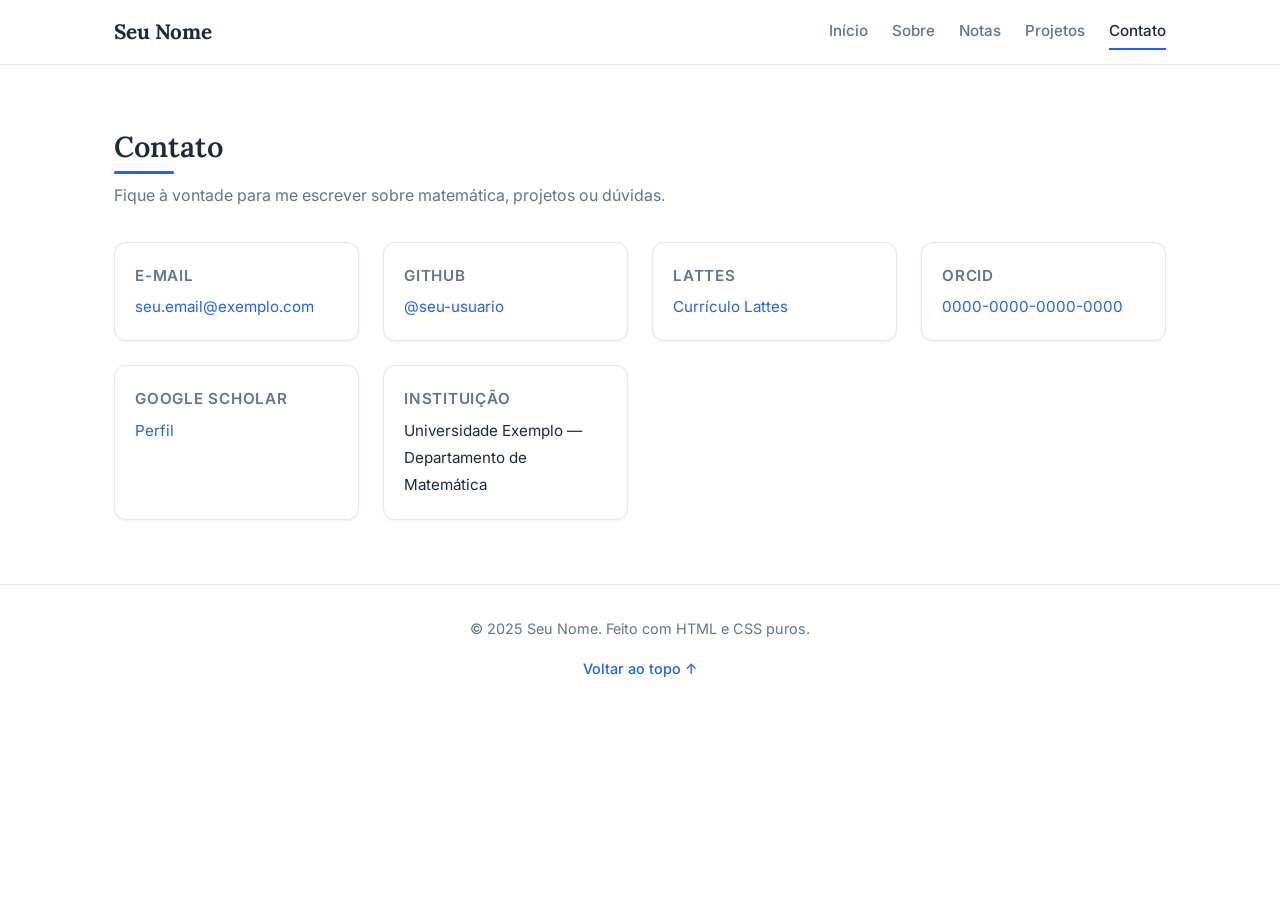
==== contato.html @ 23f13f88 "Update all" ====
<!DOCTYPE html>
<html lang="pt-BR">
<head>
  <meta charset="UTF-8">
  <meta name="viewport" content="width=device-width, initial-scale=1">
  <title>Contato — Seu Nome</title>
  <link rel="preconnect" href="https://fonts.googleapis.com">
  <link rel="preconnect" href="https://fonts.gstatic.com" crossorigin>
  <link href="https://fonts.googleapis.com/css2?family=Inter:wght@400;500;600&family=Lora:wght@400;600;700&display=swap" rel="stylesheet">
  <link rel="stylesheet" href="styles.css">
</head>
<body>

  <header class="site-header">
    <div class="container header-inner">
      <a class="brand" href="index.html">Seu Nome</a>
      <nav class="nav">
        <a href="index.html">Início</a>
        <a href="sobre.html">Sobre</a>
        <a href="notas.html">Notas</a>
        <a href="projetos.html">Projetos</a>
        <a href="contato.html" class="active">Contato</a>
      </nav>
    </div>
  </header>

  <main>
    <section class="section">
      <div class="container">
        <h2 class="section-title">Contato</h2>
        <p class="section-sub">Fique à vontade para me escrever sobre matemática, projetos ou dúvidas.</p>

        <div class="contact-grid">
          <!-- PREENCHA todos os dados -->
          <div class="contact-item">
            <span class="contact-label">E-mail</span>
            <a href="mailto:seu.email@exemplo.com">seu.email@exemplo.com</a>
          </div>

          <div class="contact-item">
            <span class="contact-label">GitHub</span>
            <a href="https://github.com/seu-usuario" target="_blank" rel="noopener">@seu-usuario</a>
          </div>

          <div class="contact-item">
            <span class="contact-label">Lattes</span>
            <a href="http://lattes.cnpq.br/SEU-ID" target="_blank" rel="noopener">Currículo Lattes</a>
          </div>

          <div class="contact-item">
            <span class="contact-label">ORCID</span>
            <a href="https://orcid.org/0000-0000-0000-0000" target="_blank" rel="noopener">0000-0000-0000-0000</a>
          </div>

          <div class="contact-item">
            <span class="contact-label">Google Scholar</span>
            <a href="#" target="_blank" rel="noopener">Perfil</a>
          </div>

          <div class="contact-item">
            <span class="contact-label">Instituição</span>
            <span>Universidade Exemplo — Departamento de Matemática</span>
          </div>
        </div>
      </div>
    </section>
  </main>

  <footer class="site-footer">
    <div class="container">
      <p>© 2025 Seu Nome. Feito com HTML e CSS puros.</p>
      <p class="footer-note"><a href="#top">Voltar ao topo ↑</a></p>
    </div>
  </footer>

</body>
</html>
---- styles.css ----
/* ============================================================
   VARIÁVEIS E RESET
   ============================================================ */
:root {
  --color-bg: #ffffff;
  --color-bg-alt: #f8f9fc;
  --color-text: #1e293b;
  --color-text-light: #64748b;
  --color-accent: #2563eb;
  --color-accent-hover: #1d4ed8;
  --color-border: #e2e8f0;
  --font-sans: 'Inter', system-ui, -apple-system, sans-serif;
  --font-serif: 'Lora', Georgia, serif;
  --shadow-sm: 0 1px 3px rgba(0,0,0,0.06);
  --shadow-md: 0 4px 12px rgba(0,0,0,0.08);
  --radius: 12px;
  --max-width: 1100px;
}

*,
*::before,
*::after {
  box-sizing: border-box;
  margin: 0;
  padding: 0;
}

html {
  scroll-behavior: smooth;
}

body {
  font-family: var(--font-sans);
  background: var(--color-bg);
  color: var(--color-text);
  line-height: 1.7;
  font-size: 16px;
}

img {
  max-width: 100%;
  display: block;
}

a {
  color: var(--color-accent);
  text-decoration: none;
  transition: color 0.2s;
}

a:hover {
  color: var(--color-accent-hover);
}

/* ============================================================
   TIPOGRAFIA
   ============================================================ */
h1, h2, h3, h4 {
  font-family: var(--font-serif);
  font-weight: 600;
  line-height: 1.25;
  color: var(--color-text);
}

h1 { font-size: 2.5rem; }
h2 { font-size: 1.8rem; }
h3 { font-size: 1.25rem; }

p { margin-bottom: 1rem; }

/* ============================================================
   LAYOUT
   ============================================================ */
.container {
  width: 100%;
  max-width: var(--max-width);
  margin: 0 auto;
  padding: 0 1.5rem;
}

.section {
  padding: 4rem 0;
}

.section-alt {
  background: var(--color-bg-alt);
}

.section-title {
  font-size: 1.8rem;
  margin-bottom: 0.5rem;
  position: relative;
  display: inline-block;
}

.section-title::after {
  content: '';
  display: block;
  width: 60px;
  height: 3px;
  background: var(--color-accent);
  margin-top: 0.4rem;
  border-radius: 2px;
}

.section-sub {
  color: var(--color-text-light);
  margin-bottom: 2rem;
  max-width: 600px;
}

/* ============================================================
   CABEÇALHO
   ============================================================ */
.site-header {
  position: sticky;
  top: 0;
  z-index: 50;
  background: rgba(255,255,255,0.92);
  backdrop-filter: blur(8px);
  border-bottom: 1px solid var(--color-border);
}

.header-inner {
  display: flex;
  align-items: center;
  justify-content: space-between;
  height: 64px;
}

.brand {
  font-family: var(--font-serif);
  font-size: 1.3rem;
  font-weight: 700;
  color: var(--color-text);
}

.brand:hover {
  color: var(--color-accent);
}

.nav {
  display: flex;
  gap: 1.5rem;
}

.nav a {
  font-size: 0.95rem;
  font-weight: 500;
  color: var(--color-text-light);
  padding: 0.25rem 0;
  border-bottom: 2px solid transparent;
  transition: color 0.2s, border-color 0.2s;
}

.nav a:hover,
.nav a.active {
  color: var(--color-text);
  border-bottom-color: var(--color-accent);
}

/* ============================================================
   HERO (página inicial)
   ============================================================ */
.hero {
  padding: 5rem 0 4rem;
}

.hero-grid {
  display: grid;
  grid-template-columns: 1.2fr 0.8fr;
  gap: 3rem;
  align-items: center;
}

.eyebrow {
  font-size: 0.85rem;
  text-transform: uppercase;
  letter-spacing: 0.08em;
  color: var(--color-accent);
  font-weight: 600;
  margin-bottom: 0.5rem;
}

.hero h1 {
  font-size: 3rem;
  margin-bottom: 1rem;
}

.lead {
  font-size: 1.15rem;
  color: var(--color-text-light);
  margin-bottom: 1.5rem;
}

.quick-links {
  list-style: none;
  display: flex;
  flex-wrap: wrap;
  gap: 1rem;
  margin-top: 1.5rem;
}

.quick-links a {
  font-weight: 500;
  font-size: 0.95rem;
}

.quick-links a::after {
  content: ' →';
  font-size: 0.85em;
}

.hero-photo {
  position: relative;
  border-radius: var(--radius);
  overflow: hidden;
  box-shadow: var(--shadow-md);
  background: var(--color-bg-alt);
  aspect-ratio: 1 / 1;
  display: flex;
  align-items: center;
  justify-content: center;
}

.hero-photo img {
  width: 100%;
  height: 100%;
  object-fit: cover;
}

.photo-fallback {
  position: absolute;
  color: var(--color-text-light);
  font-size: 0.95rem;
  text-align: center;
  padding: 1rem;
}

/* ============================================================
   CARTÕES (interesses, projetos)
   ============================================================ */
.grid-cards {
  display: grid;
  grid-template-columns: repeat(auto-fit, minmax(260px, 1fr));
  gap: 1.5rem;
}

.card {
  background: var(--color-bg);
  border: 1px solid var(--color-border);
  border-radius: var(--radius);
  padding: 1.5rem;
  box-shadow: var(--shadow-sm);
  transition: transform 0.2s, box-shadow 0.2s;
}

.card:hover {
  transform: translateY(-3px);
  box-shadow: var(--shadow-md);
}

.card h3 {
  margin-bottom: 0.5rem;
}

.card p {
  font-size: 0.95rem;
  color: var(--color-text-light);
  margin-bottom: 0;
}

/* ============================================================
   NOTAS DE ESTUDO
   ============================================================ */
.note-list {
  list-style: none;
  display: flex;
  flex-direction: column;
  gap: 1.25rem;
}

.note {
  background: var(--color-bg);
  border: 1px solid var(--color-border);
  border-radius: var(--radius);
  padding: 1.5rem;
  box-shadow: var(--shadow-sm);
  transition: box-shadow 0.2s;
}

.note:hover {
  box-shadow: var(--shadow-md);
}

.note-head {
  display: flex;
  justify-content: space-between;
  align-items: baseline;
  gap: 1rem;
  margin-bottom: 0.5rem;
}

.note-title {
  font-size: 1.15rem;
  font-family: var(--font-sans);
  font-weight: 600;
}

.note-date {
  font-size: 0.85rem;
  color: var(--color-text-light);
  white-space: nowrap;
}

.note-desc {
  font-size: 0.95rem;
  color: var(--color-text-light);
  margin-bottom: 0.75rem;
}

.note-tags {
  display: flex;
  flex-wrap: wrap;
  gap: 0.5rem;
  margin-bottom: 0.75rem;
}

.tag {
  font-size: 0.75rem;
  font-weight: 500;
  background: #eef2ff;
  color: var(--color-accent);
  padding: 0.2rem 0.6rem;
  border-radius: 999px;
}

.note-links a {
  font-size: 0.9rem;
  font-weight: 500;
  margin-right: 1rem;
}

/* ============================================================
   PROJETOS
   ============================================================ */
.project-meta {
  font-size: 0.85rem;
  color: var(--color-text-light);
  margin-bottom: 0.5rem;
}

.project-links {
  margin-top: 0.75rem;
  display: flex;
  gap: 1rem;
  flex-wrap: wrap;
}

.project-links a {
  font-size: 0.9rem;
  font-weight: 500;
}

/* ============================================================
   CONTATO
   ============================================================ */
.contact-grid {
  display: grid;
  grid-template-columns: repeat(auto-fit, minmax(220px, 1fr));
  gap: 1.5rem;
}

.contact-item {
  background: var(--color-bg);
  border: 1px solid var(--color-border);
  border-radius: var(--radius);
  padding: 1.25rem;
  box-shadow: var(--shadow-sm);
}

.contact-label {
  display: block;
  font-size: 0.75rem;
  text-transform: uppercase;
  letter-spacing: 0.05em;
  color: var(--color-text-light);
  font-weight: 600;
  margin-bottom: 0.3rem;
}

.contact-item a,
.contact-item span {
  font-size: 0.95rem;
  word-break: break-word;
}

/* ============================================================
   RODAPÉ
   ============================================================ */
.site-footer {
  border-top: 1px solid var(--color-border);
  padding: 2rem 0;
  text-align: center;
  font-size: 0.9rem;
  color: var(--color-text-light);
}

.footer-note {
  margin-top: 0.5rem;
}

.footer-note a {
  font-weight: 500;
}

/* ============================================================
   RESPONSIVO
   ============================================================ */
@media (max-width: 768px) {
  h1 { font-size: 2rem; }
  .hero h1 { font-size: 2.2rem; }

  .header-inner {
    flex-direction: column;
    height: auto;
    padding: 1rem 0;
    gap: 0.75rem;
  }

  .nav {
    flex-wrap: wrap;
    justify-content: center;
    gap: 0.75rem 1.25rem;
  }

  .hero-grid {
    grid-template-columns: 1fr;
    gap: 2rem;
  }

  .hero-photo {
    max-width: 320px;
    margin: 0 auto;
  }

  .section {
    padding: 3rem 0;
  }

  .note-head {
    flex-direction: column;
    align-items: flex-start;
    gap: 0.25rem;
  }
}
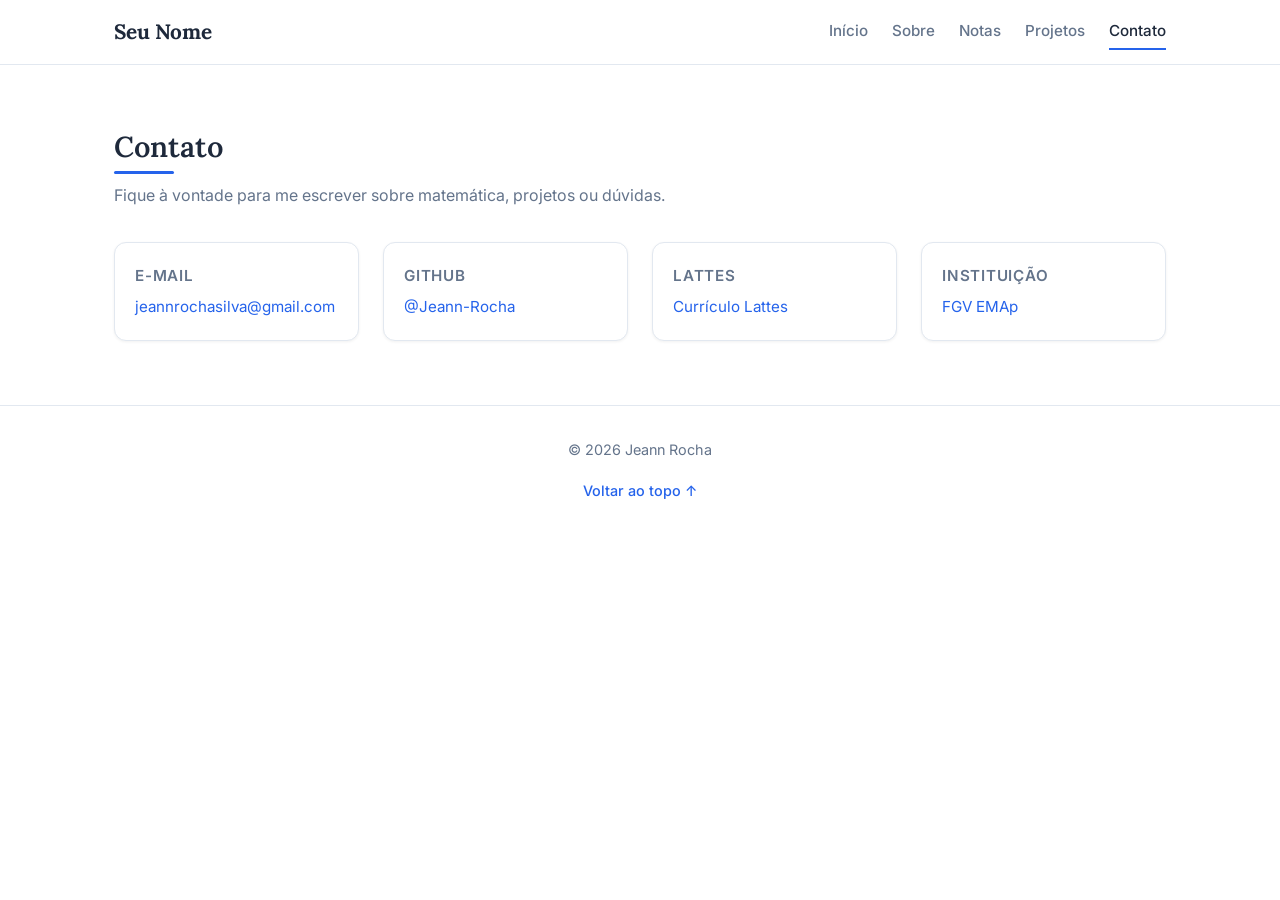
==== commit a7c35f68: "Update all" ====
--- a/contato.html
+++ b/contato.html
@@ -3,7 +3,7 @@
 <head>
   <meta charset="UTF-8">
   <meta name="viewport" content="width=device-width, initial-scale=1">
-  <title>Contato — Seu Nome</title>
+  <title>Contato — Jeann Rocha</title>
   <link rel="preconnect" href="https://fonts.googleapis.com">
   <link rel="preconnect" href="https://fonts.gstatic.com" crossorigin>
   <link href="https://fonts.googleapis.com/css2?family=Inter:wght@400;500;600&family=Lora:wght@400;600;700&display=swap" rel="stylesheet">
@@ -31,35 +31,24 @@
         <p class="section-sub">Fique à vontade para me escrever sobre matemática, projetos ou dúvidas.</p>
 
         <div class="contact-grid">
-          <!-- PREENCHA todos os dados -->
           <div class="contact-item">
             <span class="contact-label">E-mail</span>
-            <a href="mailto:seu.email@exemplo.com">seu.email@exemplo.com</a>
+            <a href="mailto:jeannrochasilva@gmail.com">jeannrochasilva@gmail.com</a>
           </div>
 
           <div class="contact-item">
             <span class="contact-label">GitHub</span>
-            <a href="https://github.com/seu-usuario" target="_blank" rel="noopener">@seu-usuario</a>
+            <a href="https://github.com/Jeann-Rocha" target="_blank" rel="noopener">@Jeann-Rocha</a>
           </div>
 
           <div class="contact-item">
             <span class="contact-label">Lattes</span>
-            <a href="http://lattes.cnpq.br/SEU-ID" target="_blank" rel="noopener">Currículo Lattes</a>
-          </div>
-
-          <div class="contact-item">
-            <span class="contact-label">ORCID</span>
-            <a href="https://orcid.org/0000-0000-0000-0000" target="_blank" rel="noopener">0000-0000-0000-0000</a>
-          </div>
-
-          <div class="contact-item">
-            <span class="contact-label">Google Scholar</span>
-            <a href="#" target="_blank" rel="noopener">Perfil</a>
+            <a href="http://lattes.cnpq.br/7688711253999898" target="_blank" rel="noopener">Currículo Lattes</a>
           </div>
 
           <div class="contact-item">
             <span class="contact-label">Instituição</span>
-            <span>Universidade Exemplo — Departamento de Matemática</span>
+            <a href="https://emap.fgv.br" target="_blank" rel="noopener">FGV EMAp</a>
           </div>
         </div>
       </div>
@@ -68,7 +57,7 @@
 
   <footer class="site-footer">
     <div class="container">
-      <p>© 2025 Seu Nome. Feito com HTML e CSS puros.</p>
+      <p>© 2026 Jeann Rocha</p>
       <p class="footer-note"><a href="#top">Voltar ao topo ↑</a></p>
     </div>
   </footer>
--- a/styles.css
+++ b/styles.css
@@ -453,4 +453,8 @@
     align-items: flex-start;
     gap: 0.25rem;
   }
+}
+
+.bio-text {
+  text-align: justify;
 }
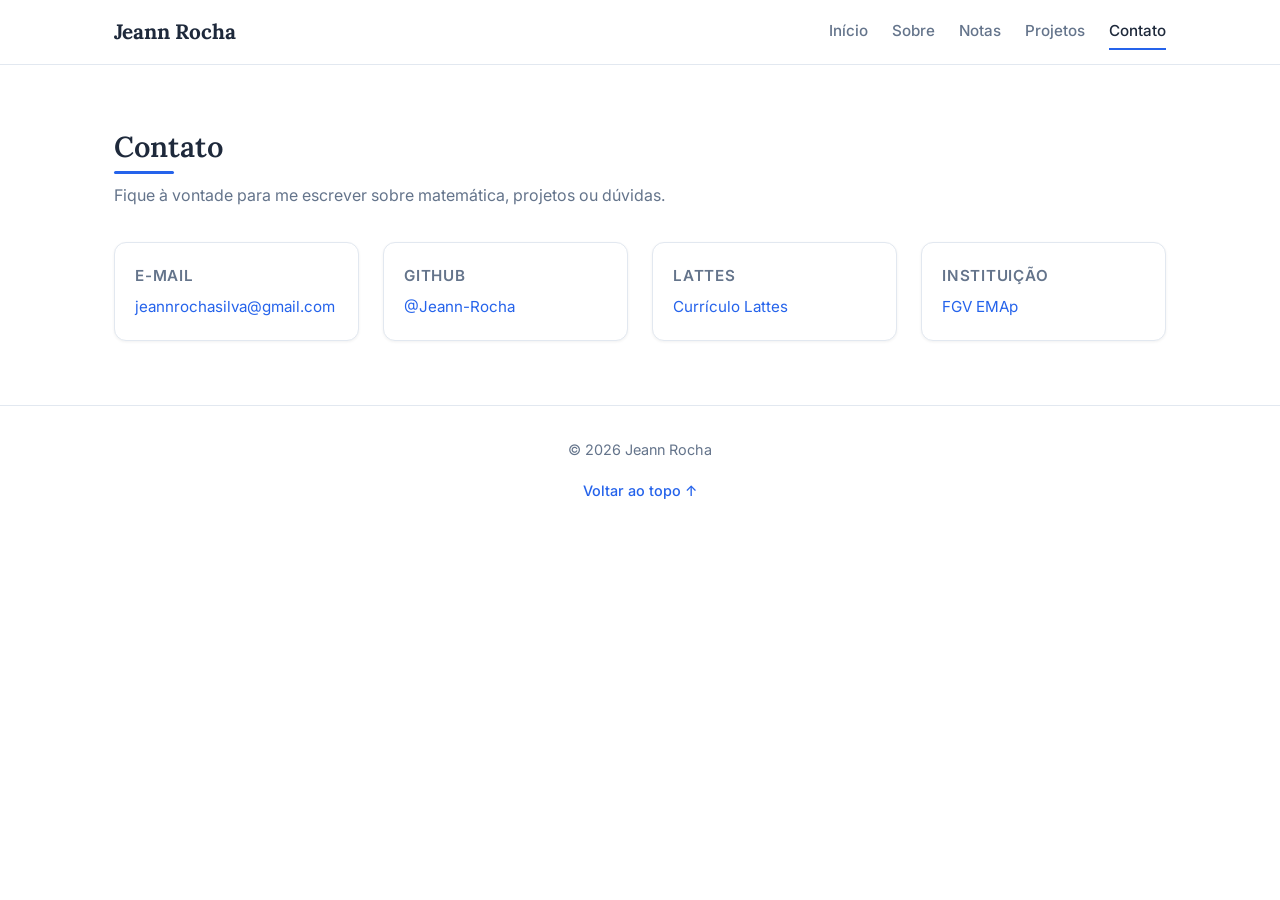
==== commit 561ce74b: "Update all" ====
--- a/contato.html
+++ b/contato.html
@@ -13,7 +13,7 @@
 
   <header class="site-header">
     <div class="container header-inner">
-      <a class="brand" href="index.html">Seu Nome</a>
+      <a class="brand" href="index.html">Jeann Rocha</a>
       <nav class="nav">
         <a href="index.html">Início</a>
         <a href="sobre.html">Sobre</a>
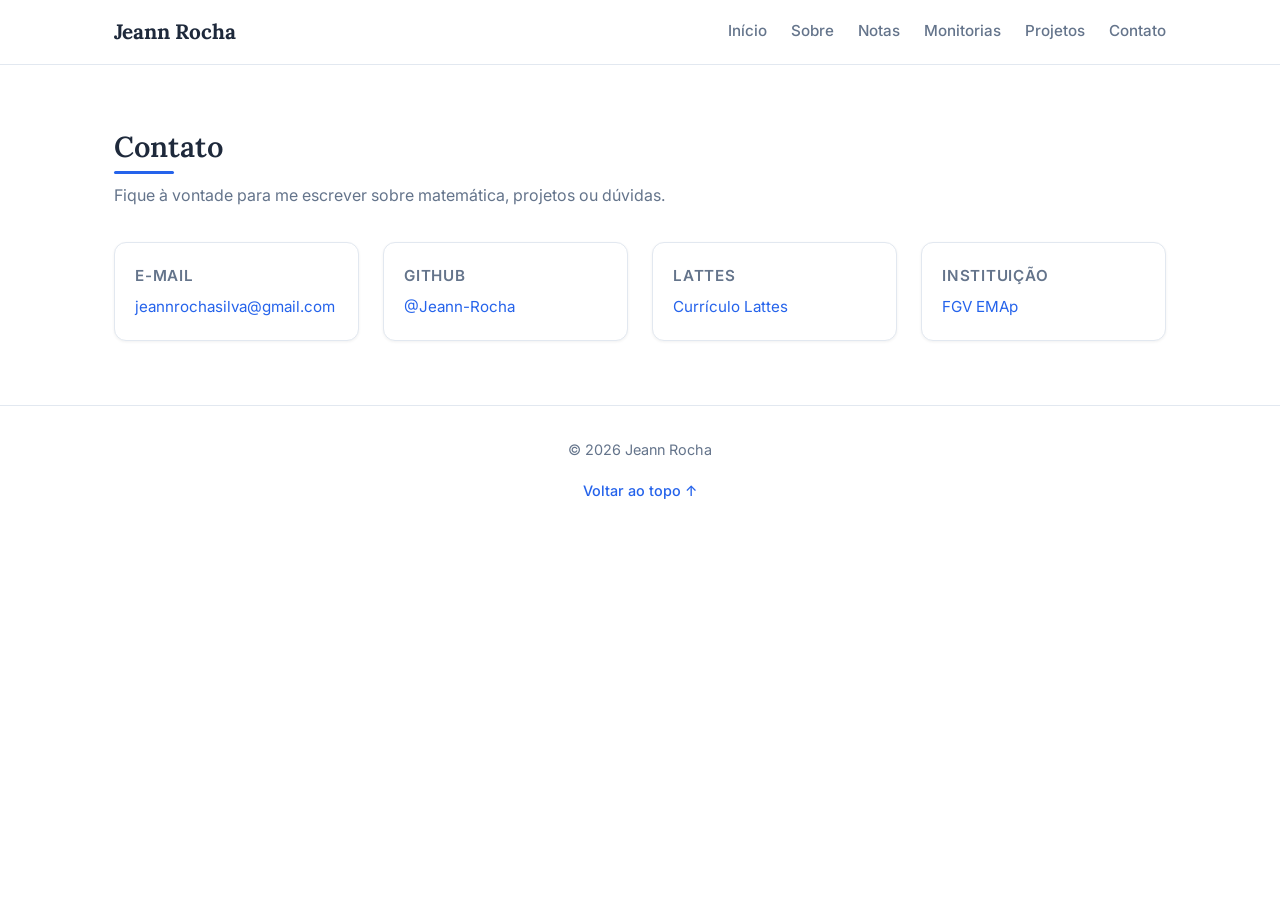
==== commit fd31881a: "Update all" ====
--- a/contato.html
+++ b/contato.html
@@ -18,8 +18,9 @@
         <a href="index.html">Início</a>
         <a href="sobre.html">Sobre</a>
         <a href="notas.html">Notas</a>
+        <a href="monitorias.html">Monitorias</a>
         <a href="projetos.html">Projetos</a>
-        <a href="contato.html" class="active">Contato</a>
+        <a href="contato.html">Contato</a>
       </nav>
     </div>
   </header>
--- a/styles.css
+++ b/styles.css
@@ -457,4 +457,111 @@
 
 .bio-text {
   text-align: justify;
-}+}
+
+<!DOCTYPE html>
+<html lang="pt-BR">
+<head>
+  <meta charset="UTF-8">
+  <meta name="viewport" content="width=device-width, initial-scale=1">
+  <title>Monitorias — Seu Nome</title>
+  <meta name="description" content="Materiais das disciplinas em que atuei como monitor(a).">
+  <link rel="preconnect" href="https://fonts.googleapis.com">
+  <link rel="preconnect" href="https://fonts.gstatic.com" crossorigin>
+  <link href="https://fonts.googleapis.com/css2?family=Inter:wght@400;500;600&family=Lora:wght@400;600;700&display=swap" rel="stylesheet">
+  <link rel="stylesheet" href="styles.css">
+</head>
+<body>
+
+  <header class="site-header">
+    <div class="container header-inner">
+      <a class="brand" href="index.html">Seu Nome</a>
+      <nav class="nav">
+        <a href="index.html">Início</a>
+        <a href="sobre.html">Sobre</a>
+        <a href="notas.html">Notas</a>
+        <a href="monitorias.html" class="active">Monitorias</a>
+        <a href="projetos.html">Projetos</a>
+        <a href="contato.html">Contato</a>
+      </nav>
+    </div>
+  </header>
+
+  <main>
+    <section class="section">
+      <div class="container">
+        <h2 class="section-title">Monitorias</h2>
+        <p class="section-sub">
+          Disciplinas em que atuei como monitor(a), com os materiais que preparei
+          (listas, resumos, slides, gravações).
+        </p>
+
+        <div class="monitoria-grid">
+
+          <!-- ============================================
+               PREENCHA / DUPLIQUE cada <article> abaixo
+               ============================================ -->
+          <article class="monitoria-card">
+            <h3>Cálculo I</h3>
+            <p class="monitoria-meta">Monitoria · 2025.1</p>
+            <p class="monitoria-prof">Prof.<strong> Nome do Professor</strong></p>
+            <p class="monitoria-desc">
+              Monitoria semanal com resolução de exercícios e plantão de dúvidas
+              sobre limites, derivadas e aplicações.
+            </p>
+
+            <p class="materials-title">Materiais</p>
+            <ul class="materials-list">
+              <li><a href="monitorias/calculo-1/lista-1.pdf">Lista 1 — Limites <span class="material-type">(PDF)</span></a></li>
+              <li><a href="monitorias/calculo-1/lista-2.pdf">Lista 2 — Derivadas <span class="material-type">(PDF)</span></a></li>
+              <li><a href="monitorias/calculo-1/resumo.pdf">Resumo geral <span class="material-type">(PDF)</span></a></li>
+            </ul>
+          </article>
+
+          <article class="monitoria-card">
+            <h3>Álgebra Linear</h3>
+            <p class="monitoria-meta">Monitoria · 2024.2</p>
+            <p class="monitoria-prof">Prof.<strong> Nome do Professor</strong></p>
+            <p class="monitoria-desc">
+              Apoio aos alunos com foco em espaços vetoriais, transformações
+              lineares e diagonalização.
+            </p>
+
+            <p class="materials-title">Materiais</p>
+            <ul class="materials-list">
+              <li><a href="monitorias/algebra-linear/notas.pdf">Notas de aula <span class="material-type">(PDF)</span></a></li>
+              <li><a href="monitorias/algebra-linear/lista-extra.pdf">Lista extra <span class="material-type">(PDF)</span></a></li>
+              <li><a href="monitorias/algebra-linear/slides.pdf">Slides de revisão <span class="material-type">(PDF)</span></a></li>
+            </ul>
+          </article>
+
+          <article class="monitoria-card">
+            <h3>Introdução à Análise Real</h3>
+            <p class="monitoria-meta">Monitoria · 2024.1</p>
+            <p class="monitoria-prof">Prof.<strong> Nome do Professor</strong></p>
+            <p class="monitoria-desc">
+              Monitoria com ênfase em demonstrações e no rigor matemático:
+              sequências, séries e continuidade.
+            </p>
+
+            <p class="materials-title">Materiais</p>
+            <ul class="materials-list">
+              <li><a href="monitorias/analise-real/resumo.pdf">Resumo de teoremas <span class="material-type">(PDF)</span></a></li>
+              <li><a href="monitorias/analise-real/exercicios.pdf">Exercícios resolvidos <span class="material-type">(PDF)</span></a></li>
+            </ul>
+          </article>
+
+        </div>
+      </div>
+    </section>
+  </main>
+
+  <footer class="site-footer">
+    <div class="container">
+      <p>© 2025 Seu Nome. Feito com HTML e CSS puros.</p>
+      <p class="footer-note"><a href="#top">Voltar ao topo ↑</a></p>
+    </div>
+  </footer>
+
+</body>
+</html>
